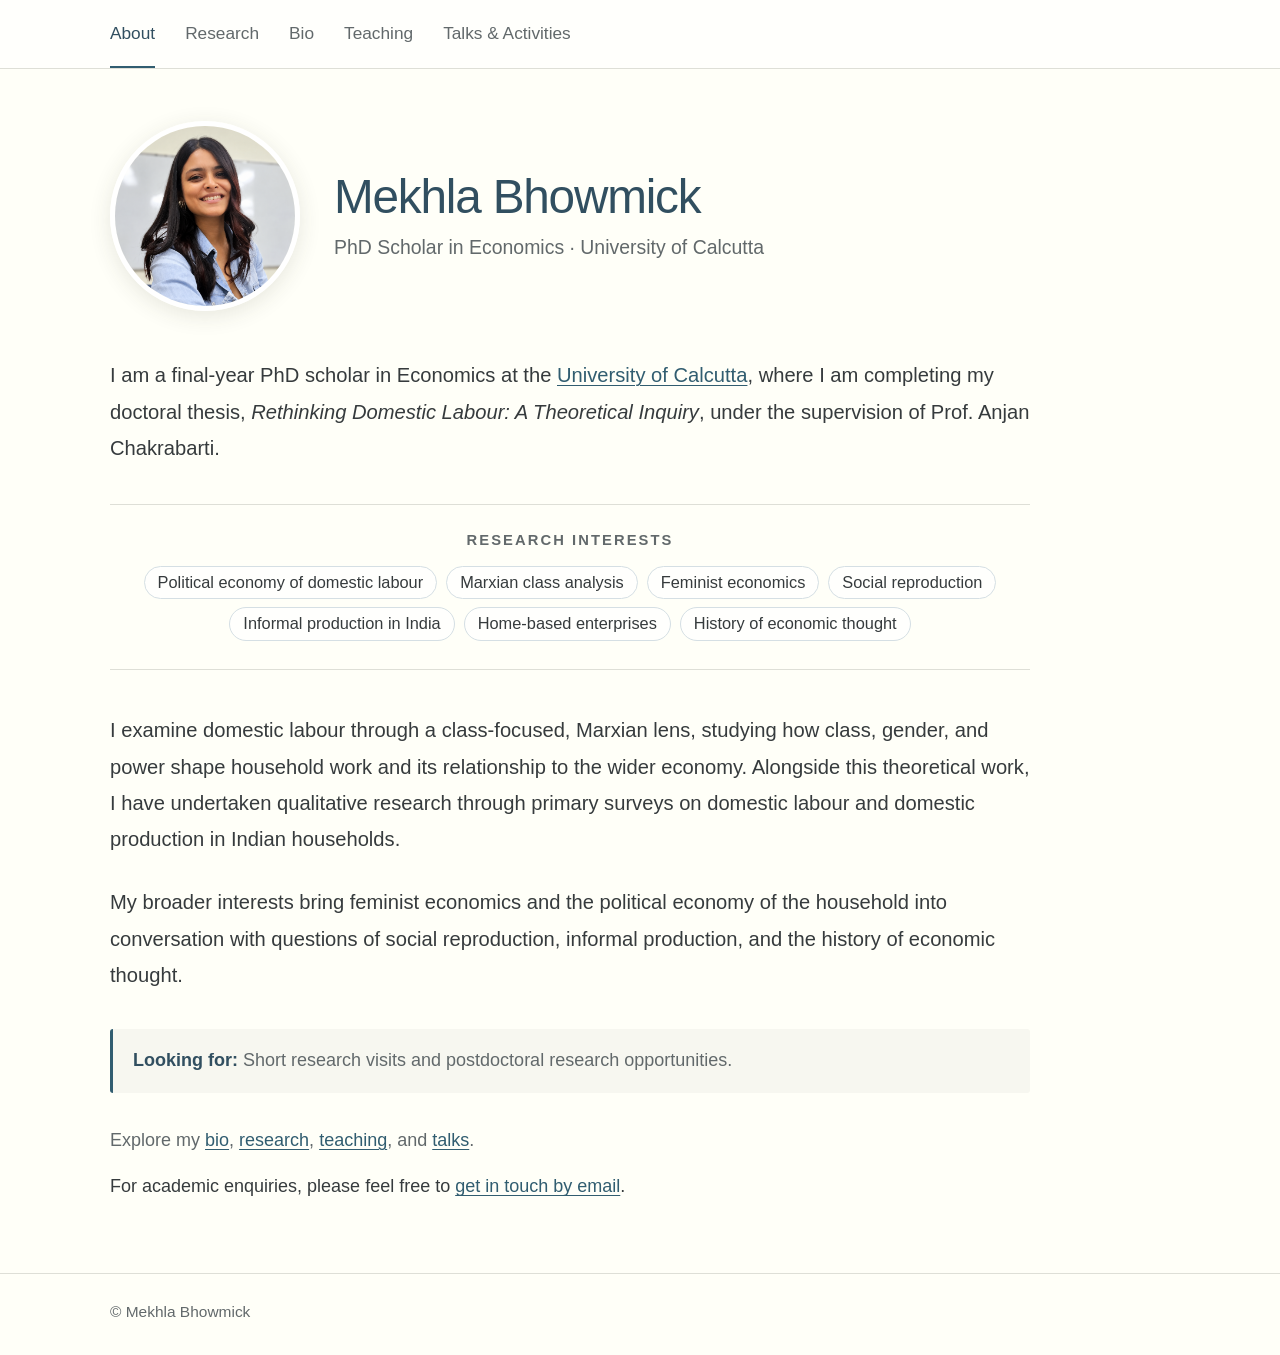
==== index.html @ 4e629395 "Update index.html" ====
<!DOCTYPE html>
<html lang="en">
<head>
  <meta charset="utf-8">
  <meta name="viewport" content="width=device-width, initial-scale=1">

  <title>Mekhla Bhowmick — Economics, University of Calcutta</title>
  <meta name="description" content="Mekhla Bhowmick is a PhD scholar in Economics at the University of Calcutta. Her research focuses on domestic labour, Marxian political economy, and feminist economics.">

  <link rel="canonical" href="https://mekhlabhowmick.github.io/">

  <meta property="og:type" content="profile">
  <meta property="og:site_name" content="Mekhla Bhowmick">
  <meta property="og:title" content="Mekhla Bhowmick — Economics, University of Calcutta">
  <meta property="og:description" content="Research on domestic labour, Marxian political economy, and feminist economics.">
  <meta property="og:url" content="https://mekhlabhowmick.github.io/">
  <meta property="og:image" content="https://mekhlabhowmick.github.io/photo.jpg">

  <meta name="twitter:card" content="summary">
  <meta name="twitter:title" content="Mekhla Bhowmick — Economics, University of Calcutta">
  <meta name="twitter:description" content="Research on domestic labour, Marxian political economy, and feminist economics.">
  <meta name="twitter:image" content="https://mekhlabhowmick.github.io/photo.jpg">

  <script type="application/ld+json">
  {
    "@context": "https://schema.org",
    "@type": "Person",
    "name": "Mekhla Bhowmick",
    "url": "https://mekhlabhowmick.github.io/",
    "image": "https://mekhlabhowmick.github.io/photo.jpg",
    "email": "mailto:reachmekhla@gmail.com",
    "jobTitle": "PhD Scholar in Economics",
    "affiliation": {
      "@type": "Organization",
      "name": "University of Calcutta",
      "url": "https://www.caluniv.ac.in/"
    },
    "workLocation": {
      "@type": "PostalAddress",
      "addressLocality": "Kolkata",
      "addressCountry": "IN"
    },
    "knowsAbout": [
      "Political economy of domestic labour",
      "Marxian class analysis",
      "Feminist economics",
      "Social reproduction",
      "Informal production",
      "History of economic thought"
    ]
  }
  </script>

  <link rel="stylesheet" href="style.css">

  <link rel="icon" href="data:image/svg+xml,%3Csvg%20xmlns%3D%27http%3A%2F%2Fwww.w3.org%2F2000%2Fsvg%27%20viewBox%3D%270%200%2064%2064%27%3E%3Crect%20width%3D%2764%27%20height%3D%2764%27%20rx%3D%2712%27%20fill%3D%27%23fffff8%27%2F%3E%3Ctext%20x%3D%2732%27%20y%3D%2745%27%20text-anchor%3D%27middle%27%20font-family%3D%27Helvetica%2CArial%2Csans-serif%27%20font-size%3D%2740%27%20fill%3D%27%23444444%27%3EM%3C%2Ftext%3E%3C%2Fsvg%3E">
</head>

<body>

<nav class="topnav" aria-label="Main navigation">
  <div class="wrap">
    <a class="current" href="/" aria-current="page">About</a>
    <a href="/research.html">Research</a>
    <a href="/bio.html">Bio</a>
    <a href="/teaching.html">Teaching</a>
    <a href="/misc.html">Talks &amp; Activities</a>
  </div>
</nav>

<main class="wrap">

  <header class="masthead">
    <img
      class="portrait"
      src="e8af37a7-d0ae-4c0d-846d-1d792ef50eb2.png"
      alt="Mekhla Bhowmick"
      width="200"
      height="200"
    >

    <div>
      <h1>Mekhla Bhowmick</h1>
      <p class="role">PhD Scholar in Economics · University of Calcutta</p>
    </div>
  </header>

  <p class="lede">
    I am a final-year PhD scholar in Economics at the
    <a href="https://www.caluniv.ac.in/">University of Calcutta</a>,
    where I am completing my doctoral thesis,
    <em>Rethinking Domestic Labour: A Theoretical Inquiry</em>,
    under the supervision of Prof. Anjan Chakrabarti.
  </p>


   <section class="interests" aria-labelledby="research-interests">
  <div class="interest-block">

    <h2 id="research-interests">Research interests</h2>

    <ul class="taglist">
      <li>Political economy of domestic labour</li>
      <li>Marxian class analysis</li>
      <li>Feminist economics</li>
      <li>Social reproduction</li>
      <li>Informal production in India</li>
      <li>Home-based enterprises</li>
      <li>History of economic thought</li>
    </ul>

  </div>
</section>


  
  <p class="lede">
    I examine domestic labour through a class-focused, Marxian lens,
    studying how class, gender, and power shape household work and its
    relationship to the wider economy. Alongside this theoretical work,
    I have undertaken qualitative research through primary surveys on
    domestic labour and domestic production in Indian households.
  </p>

  <p class="lede">
    My broader interests bring feminist economics and the political economy
    of the household into conversation with questions of social reproduction,
    informal production, and the history of economic thought.
  </p>


  
  <p class="profilerow">
    <strong>Looking for:</strong>
    Short research visits and postdoctoral research opportunities.
  </p>

  <p class="explore">
    Explore my
    <a href="/bio.html">bio</a>,
    <a href="/research.html">research</a>,
    <a href="/teaching.html">teaching</a>,
    and <a href="/misc.html">talks</a>.
  </p>

  <p class="contact">
    For academic enquiries, please feel free to
    <a href="mailto:reachmekhla@gmail.com">get in touch by email</a>.
  </p>

</main>

<footer class="pagefoot">
  <div class="wrap">&copy; Mekhla Bhowmick</div>
</footer>

</body>
</html>
---- style.css ----
/* =========================================================
   Mekhla Bhowmick — Academic Website
   ========================================================= */

:root {
  --background: #fffff8;
  --paper: #fffef9;
  --text: #363b3d;
  --heading: #314f60;
  --link: #315d70;
  --link-hover: #24495a;
  --muted: #62696b;
  --line: #dedfd7;
  --soft-bg: #f7f7f0;
  --accent: #315d70;
}

/* ---------- Base ---------- */

* {
  box-sizing: border-box;
}

html {
  font-size: 18px;
  scroll-behavior: smooth;
}

body {
  margin: 0;
  background: var(--background);
  color: var(--text);

  /* Same clean sans-serif style throughout */
  font-family:
    -apple-system,
    BlinkMacSystemFont,
    "Segoe UI",
    Helvetica,
    Arial,
    sans-serif;

  font-size: 1.2rem;
  line-height: 1.75;
  -webkit-font-smoothing: antialiased;
  -webkit-text-size-adjust: 100%;
}

/* ---------- Main width ---------- */

.wrap {
  width: min(100% - 48px, 1060px);
  margin: 0 auto;
}

/* ---------- Links ---------- */

a {
  color: var(--link);
  text-decoration-thickness: 1px;
  text-underline-offset: 3px;
}

a:hover {
  color: var(--link-hover);
}

a:focus-visible {
  outline: 2px solid var(--link);
  outline-offset: 4px;
  border-radius: 2px;
}

/* ---------- Navigation ---------- */

.topnav {
  border-bottom: 1px solid var(--line);
  background: rgba(255, 255, 255, 0.58);
}

.topnav .wrap {
  display: flex;
  align-items: center;
  gap: 30px;
  min-height: 64px;
}

.topnav a {
  color: var(--muted);
  text-decoration: none;
  font-size: 0.96rem;
  font-weight: 500;
  padding: 18px 0;
  border-bottom: 2px solid transparent;
  transition:
    color 0.15s ease,
    border-color 0.15s ease;
}

.topnav a:hover {
  color: var(--heading);
}

.topnav a.current {
  color: var(--heading);
  border-bottom-color: var(--accent);
}

/* ---------- Main content ---------- */

main.wrap {
  padding-top: 52px;
  padding-bottom: 70px;
}

p {
  margin: 0 0 25px;
  max-width: 920px;
}

/* ---------- Header ---------- */

.masthead {
  display: flex;
  align-items: center;
  gap: 34px;
  margin-bottom: 46px;
}

.masthead > div {
  min-width: 0;
}

.portrait {
  display: block;
  width: 190px;
  height: 190px;
  flex: 0 0 190px;
  object-fit: cover;
  border-radius: 50%;
  border: 5px solid #ffffff;
  box-shadow: 0 5px 22px rgba(60, 55, 45, 0.12);
}

/*
   Main name:
   sans-serif, lighter weight, matching the clean academic
   style of the reference site.
*/

.masthead h1 {
  margin: 0 0 7px;
  color: var(--heading);

  font-family:
    -apple-system,
    BlinkMacSystemFont,
    "Segoe UI",
    Helvetica,
    Arial,
    sans-serif;

  font-size: 2.65rem;
  line-height: 1.15;
  font-weight: 400;
  letter-spacing: -0.025em;
}

.role {
  margin: 0;
  color: var(--muted);
  font-size: 1.08rem;
  line-height: 1.55;
}

/* ---------- Introductory text ---------- */

.lede {
  max-width: 920px;
  font-size: 1.12rem;
  line-height: 1.8;
  margin-bottom: 27px;
}

/* ---------- Headings ---------- */

h1,
h2,
h3 {
  color: var(--heading);

  font-family:
    -apple-system,
    BlinkMacSystemFont,
    "Segoe UI",
    Helvetica,
    Arial,
    sans-serif;
}

/*
   Section headings are now also sans-serif.
   This keeps the whole site typographically consistent.
*/

h2 {
  margin-top: 46px;
  margin-bottom: 18px;
  font-size: 1.55rem;
  line-height: 1.3;
  font-weight: 600;
}

h3 {
  margin-top: 0;
  margin-bottom: 14px;
  font-size: 1.08rem;
  font-weight: 600;
}

/* ---------- Research interests ---------- */

.interests {
  width: 100%;
  max-width: 920px;
  margin: 38px 0 42px;
  padding: 25px 0 28px;

  border-top: 1px solid var(--line);
  border-bottom: 1px solid var(--line);

  text-align: center;
}

.interest-block {
  width: 100%;
  margin: 0 auto;
  text-align: center;
}

.interest-block h2 {
  width: 100%;
  margin: 0 0 15px;

  color: var(--muted);

  font-family:
    -apple-system,
    BlinkMacSystemFont,
    "Segoe UI",
    Helvetica,
    Arial,
    sans-serif;

  font-size: 0.82rem;
  font-weight: 600;
  letter-spacing: 0.14em;
  line-height: 1.4;
  text-align: center;
  text-transform: uppercase;
}

.taglist {
  display: flex;
  flex-wrap: wrap;
  justify-content: center;
  align-items: center;

  width: 100%;
  margin: 0;
  padding: 0;

  list-style: none;
  gap: 8px 9px;
}

.taglist li {
  margin: 0;
  padding: 4px 13px;

  border: 1px solid #d5dfe4;
  border-radius: 20px;

  background: rgba(255, 255, 255, 0.72);

  color: var(--text);
  font-size: 0.91rem;
  line-height: 1.45;
  white-space: nowrap;
}

/* ---------- Looking for ---------- */

.profilerow {
  max-width: 920px;
  margin: 36px 0 32px;
  padding: 17px 20px;

  background: var(--soft-bg);
  border-left: 3px solid var(--accent);
  border-radius: 3px;

  color: var(--muted);
  font-size: 1rem;
  line-height: 1.65;
}

.profilerow strong {
  color: var(--heading);
  font-weight: 600;
}

/* ---------- Explore links ---------- */

.explore {
  margin: 0 0 15px;
  color: var(--muted);
  font-size: 1rem;
}

.contact {
  margin: 0;
  color: var(--text);
  font-size: 1rem;
}

/* ---------- Page titles ---------- */

.pagetitle {
  margin: 0 0 40px;
  color: var(--heading);

  font-family:
    -apple-system,
    BlinkMacSystemFont,
    "Segoe UI",
    Helvetica,
    Arial,
    sans-serif;

  font-size: 2.35rem;
  font-weight: 400;
  line-height: 1.2;
  letter-spacing: -0.02em;
}

/* ---------- Timeline ---------- */

.timeline {
  margin: 0;
}

.timeline dt {
  float: left;
  width: 125px;
  clear: left;
  color: var(--heading);
  font-weight: 600;
}

.timeline dd {
  margin-left: 150px;
  margin-bottom: 24px;
}

.note {
  color: var(--muted);
  font-size: 0.92rem;
}

/* ---------- Tables ---------- */

.courses {
  width: 100%;
  border-collapse: collapse;
  margin-top: 28px;
}

.courses th,
.courses td {
  padding: 13px 14px;
  text-align: left;
  border-bottom: 1px solid var(--line);
}

.courses th {
  color: var(--heading);
  font-weight: 600;
}

.courses .term {
  white-space: nowrap;
  color: var(--muted);
}

/* ---------- Research / publications ---------- */

.pubs {
  padding-left: 1.5rem;
}

.pubs li {
  padding-left: 7px;
  margin-bottom: 24px;
}

.pub-title {
  color: var(--heading);
  font-weight: 600;
}

.pub-authors {
  margin-top: 3px;
  color: var(--muted);
}

.pub-meta {
  margin-top: 4px;
  color: var(--muted);
  font-size: 0.91rem;
}

.year-head {
  margin-top: 30px;
  color: var(--accent);
  font-size: 1.05rem;
  font-weight: 600;
}

/* ---------- Footer ---------- */

.pagefoot {
  border-top: 1px solid var(--line);
  padding: 24px 0 30px;
  color: var(--muted);
  font-size: 0.86rem;
}

/* ---------- Mobile ---------- */

@media (max-width: 700px) {

  html {
    font-size: 17px;
  }

  .wrap {
    width: min(100% - 32px, 1060px);
  }

  .topnav .wrap {
    gap: 18px;
    min-height: 58px;
    overflow-x: auto;
  }

  .topnav a {
    white-space: nowrap;
    font-size: 0.9rem;
  }

  main.wrap {
    padding-top: 38px;
  }

  .masthead {
    flex-direction: column;
    align-items: flex-start;
    gap: 20px;
    margin-bottom: 36px;
  }

  .portrait {
    width: 155px;
    height: 155px;
    flex-basis: 155px;
  }

  .masthead h1 {
    font-size: 2.25rem;
  }

  .role {
    font-size: 1rem;
  }

  .lede {
    font-size: 1.05rem;
    line-height: 1.75;
  }

  /* Research interests remain centered */

  .interests {
    width: 100%;
    max-width: 100%;
    margin-top: 32px;
    margin-bottom: 34px;
    padding: 22px 0 25px;
  }

  .interest-block {
    width: 100%;
    text-align: center;
  }

  .taglist {
    justify-content: center;
    gap: 7px;
  }

  .taglist li {
    white-space: normal;
    font-size: 0.88rem;
  }

  .profilerow {
    margin-top: 30px;
  }

  .timeline dt {
    float: none;
    width: auto;
    margin-bottom: 3px;
  }

  .timeline dd {
    margin-left: 0;
    margin-bottom: 22px;
  }

  .courses {
    font-size: 0.92rem;
  }

  .courses th,
  .courses td {
    padding: 10px 7px;
  }
}

/* ---------- Print ---------- */

@media print {

  body {
    background: white;
    color: black;
    font-size: 11pt;
  }

  .topnav {
    display: none;
  }

  .wrap {
    width: 100%;
    max-width: none;
  }

  main.wrap {
    padding-top: 0;
  }

  .masthead {
    break-inside: avoid;
  }

  a {
    color: inherit;
  }

  .pagefoot {
    margin-top: 24px;
  }
}
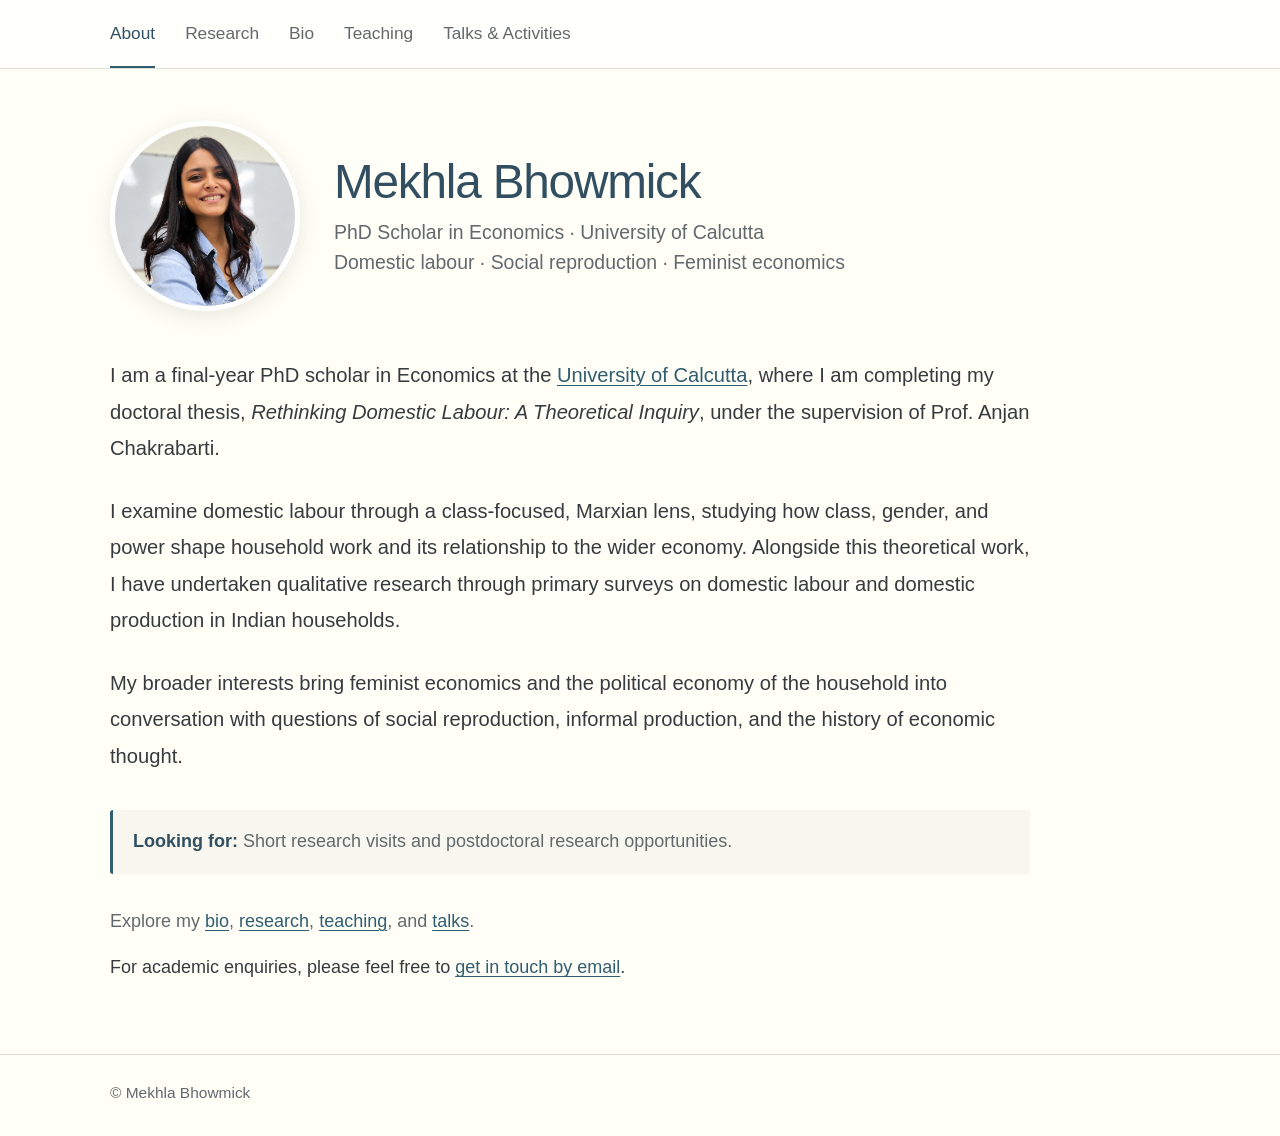
==== commit 964492e5: "Update index.html" ====
--- a/index.html
+++ b/index.html
@@ -83,6 +83,7 @@
     <div>
       <h1>Mekhla Bhowmick</h1>
       <p class="role">PhD Scholar in Economics · University of Calcutta</p>
+       <p class="role">Domestic labour · Social reproduction · Feminist economics </p>
     </div>
   </header>
 
@@ -94,7 +95,7 @@
     under the supervision of Prof. Anjan Chakrabarti.
   </p>
 
-
+<!--
    <section class="interests" aria-labelledby="research-interests">
   <div class="interest-block">
 
@@ -112,7 +113,7 @@
 
   </div>
 </section>
-
+-->
 
   
   <p class="lede">
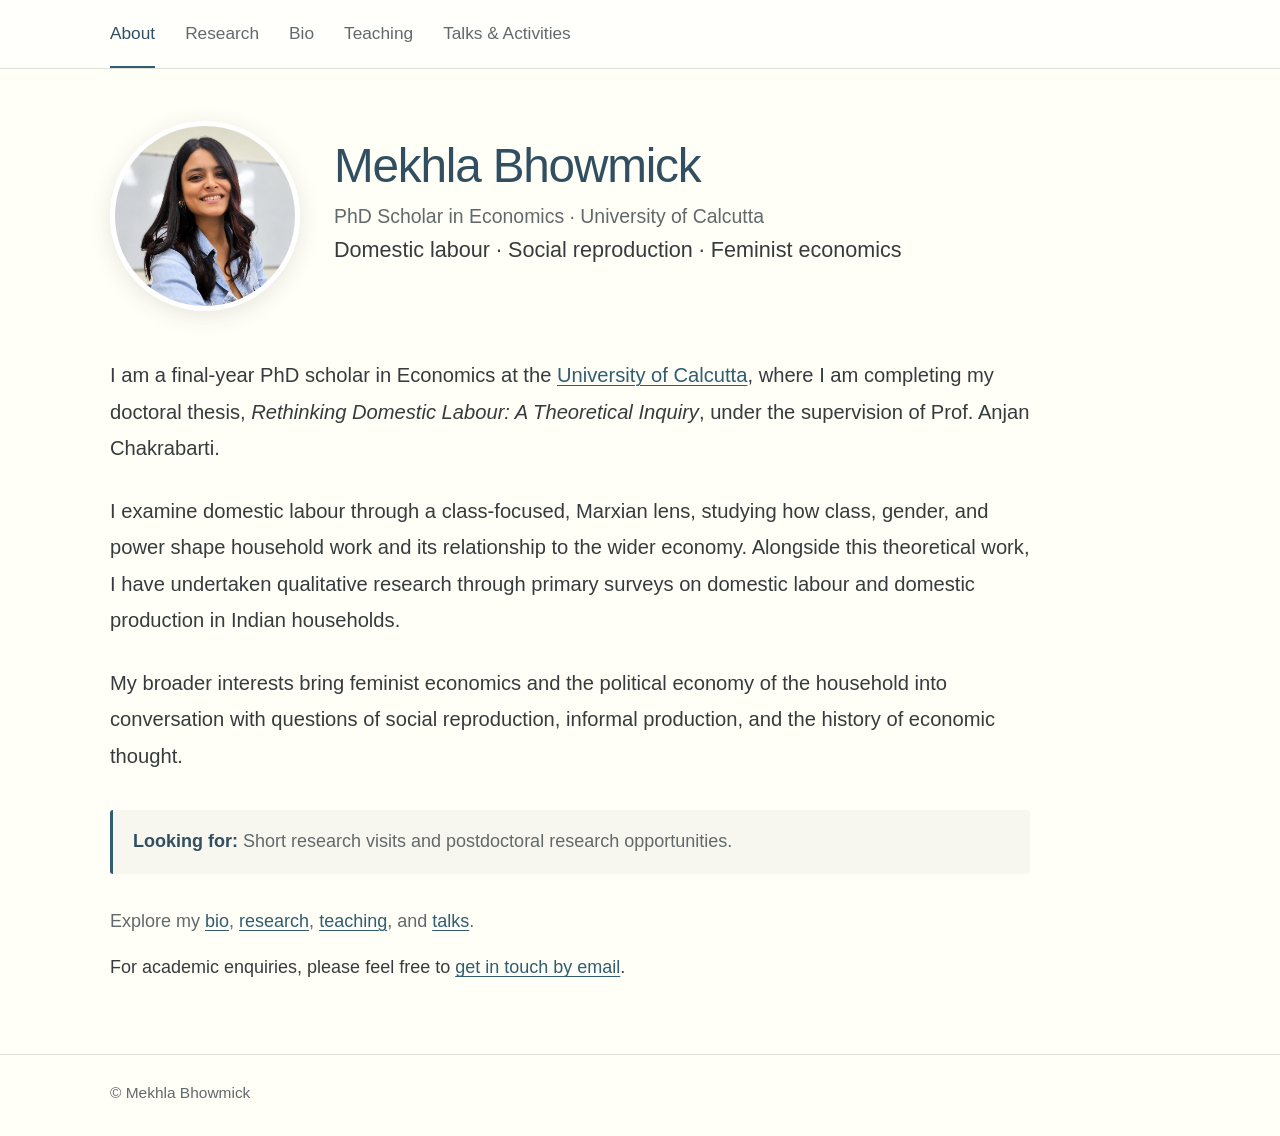
==== commit c9509070: "Update index.html" ====
--- a/index.html
+++ b/index.html
@@ -83,7 +83,7 @@
     <div>
       <h1>Mekhla Bhowmick</h1>
       <p class="role">PhD Scholar in Economics · University of Calcutta</p>
-       <p class="role">Domestic labour · Social reproduction · Feminist economics </p>
+       <p class="area">Domestic labour · Social reproduction · Feminist economics </p>
     </div>
   </header>
 
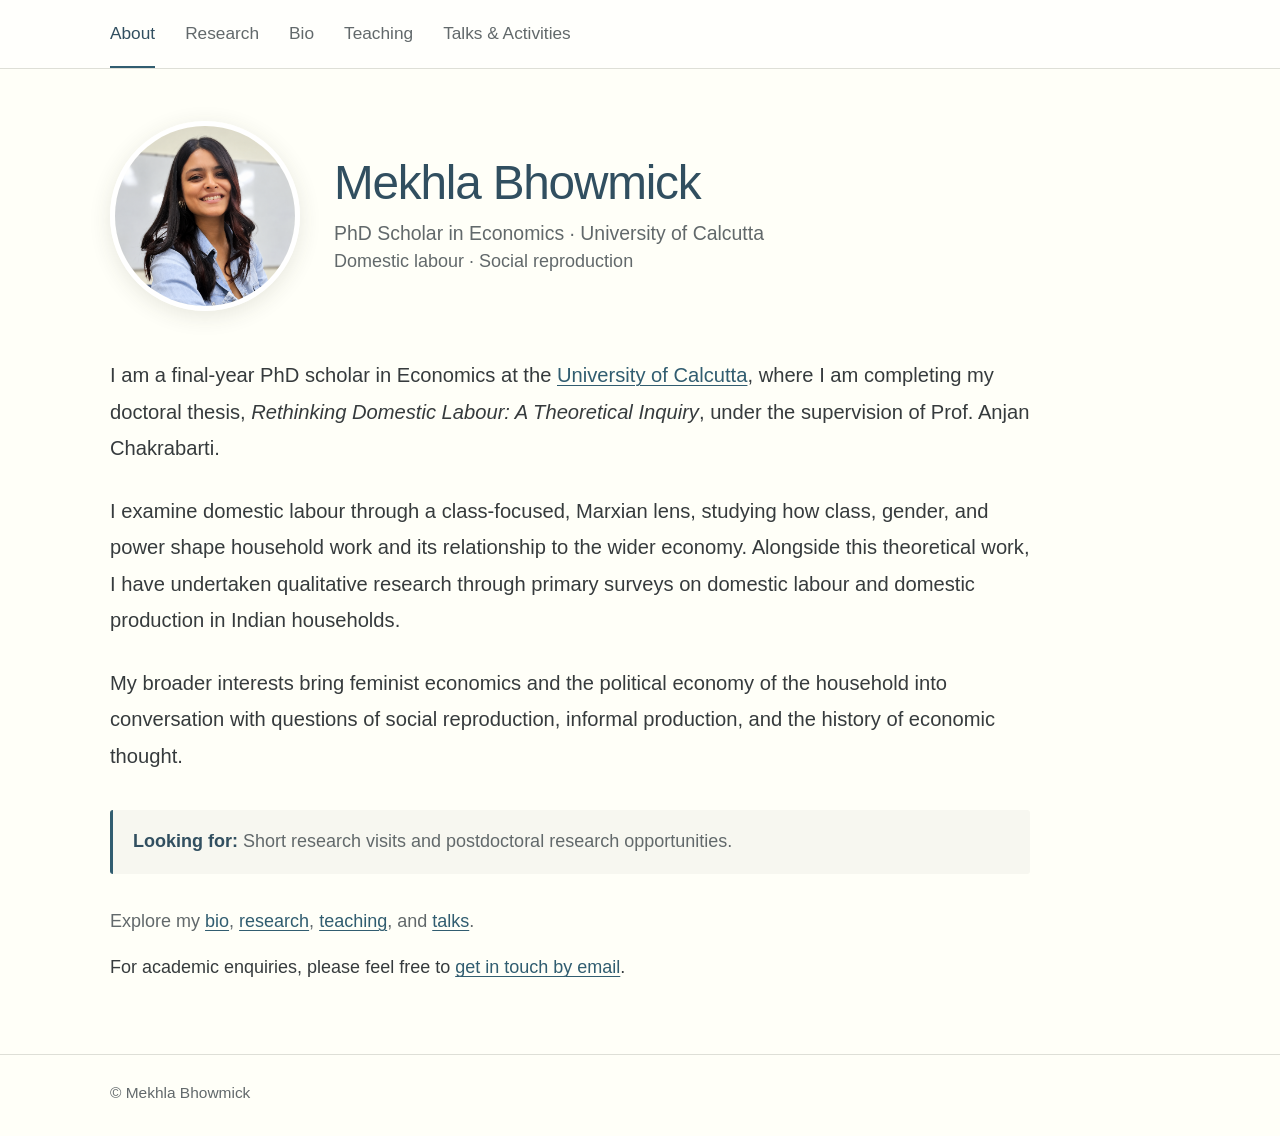
==== commit 36950dd2: "Update index.html" ====
--- a/index.html
+++ b/index.html
@@ -83,7 +83,7 @@
     <div>
       <h1>Mekhla Bhowmick</h1>
       <p class="role">PhD Scholar in Economics · University of Calcutta</p>
-       <p class="area">Domestic labour · Social reproduction · Feminist economics </p>
+       <p class="area">Domestic labour · Social reproduction </p>
     </div>
   </header>
 
--- a/style.css
+++ b/style.css
@@ -174,6 +174,13 @@
   line-height: 1.55;
 }
 
+.area {
+  margin: 0;
+  color: var(--muted);
+  font-size: 1.00rem;
+  line-height: 1.55;
+}
+
 /* ---------- Introductory text ---------- */
 
 .lede {
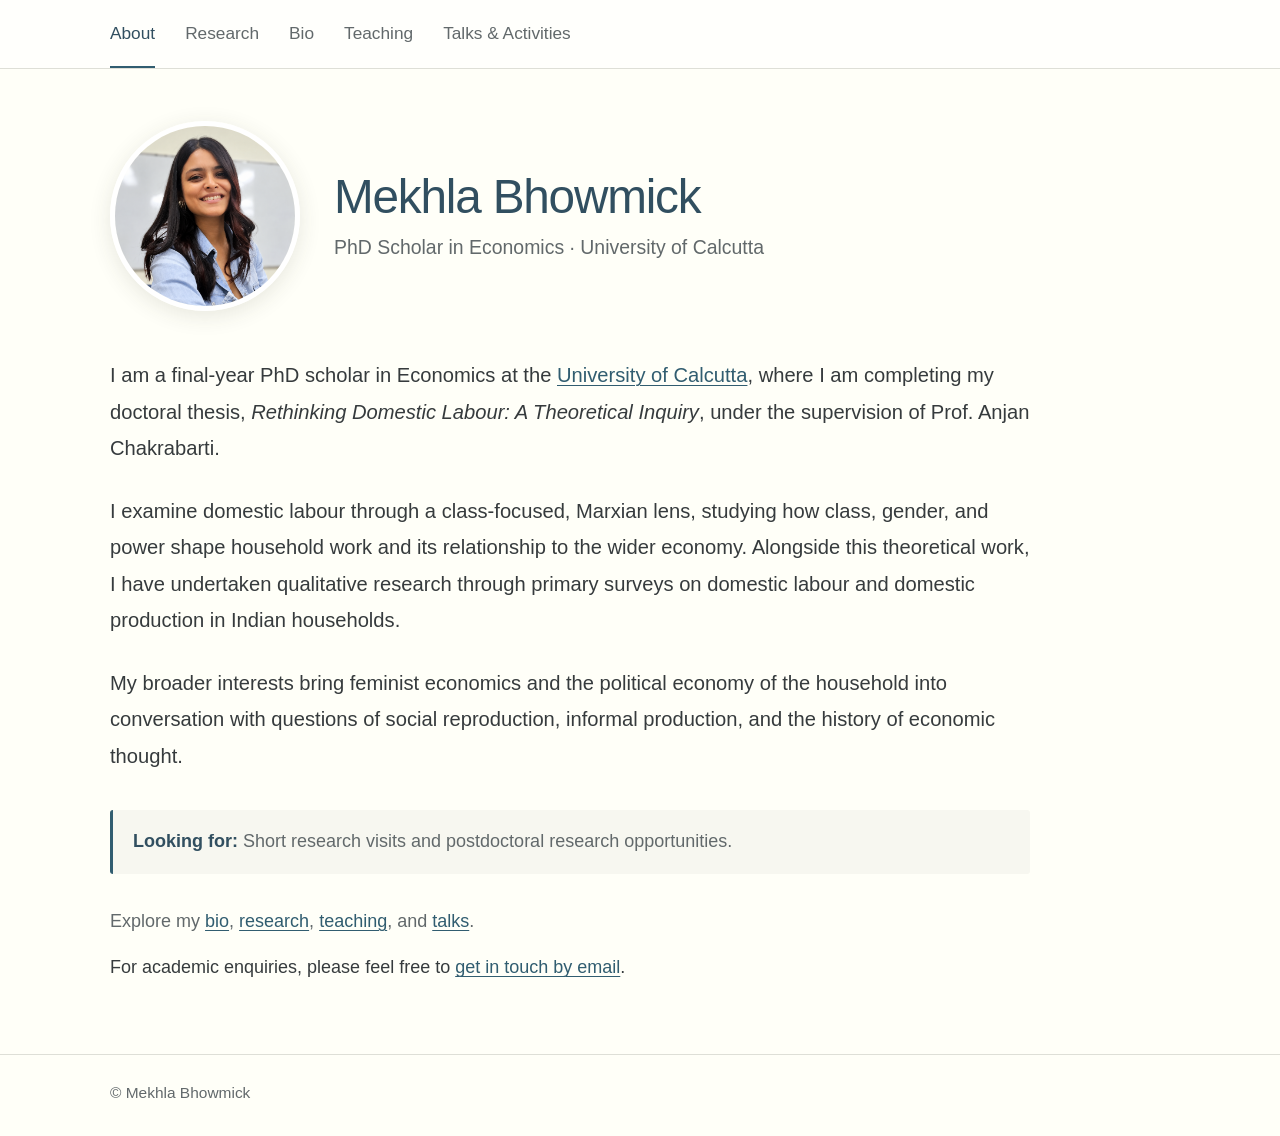
==== commit e86cd0b6: "Update index.html" ====
--- a/index.html
+++ b/index.html
@@ -83,7 +83,6 @@
     <div>
       <h1>Mekhla Bhowmick</h1>
       <p class="role">PhD Scholar in Economics · University of Calcutta</p>
-       <p class="area">Domestic labour · Social reproduction </p>
     </div>
   </header>
 
--- a/style.css
+++ b/style.css
@@ -176,9 +176,10 @@
 
 .area {
   margin: 0;
-  color: var(--muted);
-  font-size: 1.00rem;
+  color: var(--heading);
+  font-size: 1.50rem;
   line-height: 1.55;
+  text-align: center;
 }
 
 /* ---------- Introductory text ---------- */
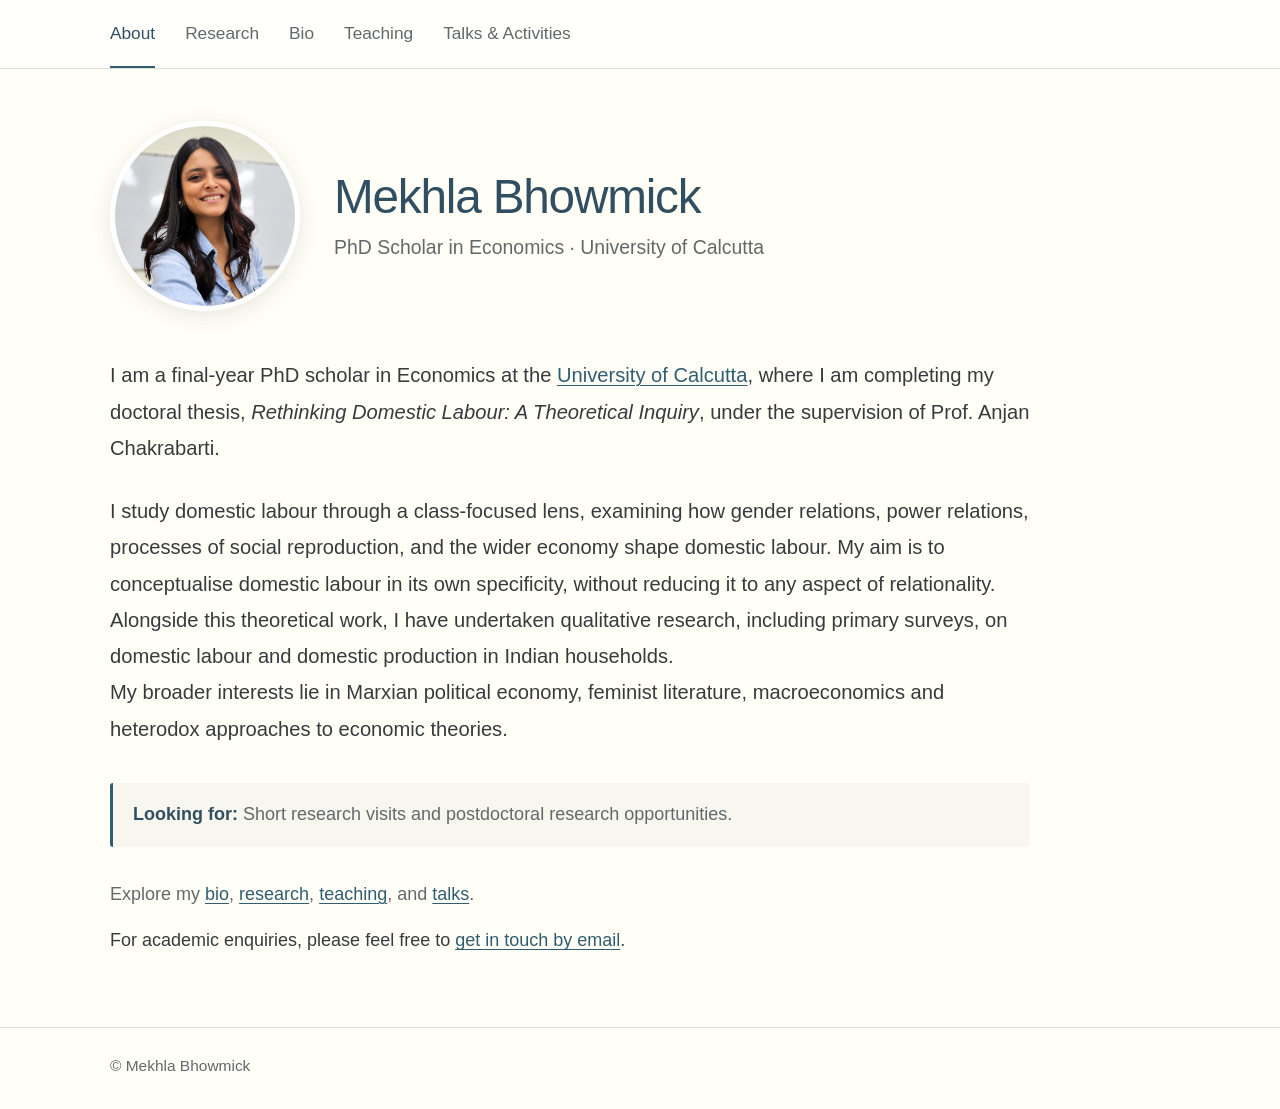
==== commit 8f21c7dd: "Update index.html" ====
--- a/index.html
+++ b/index.html
@@ -116,17 +116,15 @@
 
   
   <p class="lede">
-    I examine domestic labour through a class-focused, Marxian lens,
-    studying how class, gender, and power shape household work and its
-    relationship to the wider economy. Alongside this theoretical work,
-    I have undertaken qualitative research through primary surveys on
-    domestic labour and domestic production in Indian households.
-  </p>
+I study domestic labour through a class-focused lens, examining how gender relations, power relations, 
+processes of social reproduction, and the wider economy shape domestic labour. My aim is to conceptualise
+domestic labour in its own specificity, without reducing it to any aspect of relationality. 
+Alongside this theoretical work, I have undertaken qualitative research, including primary surveys,
+on domestic labour and domestic production in Indian households.  <br>
 
-  <p class="lede">
-    My broader interests bring feminist economics and the political economy
-    of the household into conversation with questions of social reproduction,
-    informal production, and the history of economic thought.
+My broader interests lie in Marxian political economy, feminist literature, macroeconomics and 
+    heterodox approaches to economic theories. 
+
   </p>
 
 
--- a/style.css
+++ b/style.css
@@ -1,4 +1,3 @@
-
 /* =========================================================
    Mekhla Bhowmick — Academic Website
    ========================================================= */
@@ -32,7 +31,6 @@
   background: var(--background);
   color: var(--text);
 
-  /* Same clean sans-serif style throughout */
   font-family:
     -apple-system,
     BlinkMacSystemFont,
@@ -93,6 +91,7 @@
   font-weight: 500;
   padding: 18px 0;
   border-bottom: 2px solid transparent;
+
   transition:
     color 0.15s ease,
     border-color 0.15s ease;
@@ -143,11 +142,7 @@
   box-shadow: 0 5px 22px rgba(60, 55, 45, 0.12);
 }
 
-/*
-   Main name:
-   sans-serif, lighter weight, matching the clean academic
-   style of the reference site.
-*/
+/* ---------- Main name ---------- */
 
 .masthead h1 {
   margin: 0 0 7px;
@@ -207,11 +202,6 @@
     sans-serif;
 }
 
-/*
-   Section headings are now also sans-serif.
-   This keeps the whole site typographically consistent.
-*/
-
 h2 {
   margin-top: 46px;
   margin-bottom: 18px;
@@ -402,50 +392,253 @@
   color: var(--muted);
 }
 
-/* ---------- Research / publications ---------- */
-
-.pubs {
-  padding-left: 1.5rem;
-}
-
-.pubs li {
-  padding-left: 7px;
-  margin-bottom: 24px;
-}
+
+/* =========================================================
+   Research / Publications
+   ========================================================= */
+
+/* ---------- Publication numbering ---------- */
+
+.publications {
+  counter-reset: publication;
+}
+
+.publications .pubs {
+  padding-left: 2rem;
+  margin-top: 0;
+}
+
+.publications .pubs li {
+  list-style: none;
+  counter-increment: publication;
+
+  position: relative;
+
+  padding-left: 0.35rem;
+  margin-bottom: 30px;
+}
+
+.publications .pubs li::before {
+  content: counter(publication) ".";
+
+  position: absolute;
+  left: -2rem;
+  top: 0;
+
+  color: var(--text);
+  font-size: 1rem;
+  font-weight: 400;
+}
+
+
+/* ---------- Works in Progress numbering ---------- */
+
+.works-in-progress {
+  counter-reset: work;
+}
+
+.works-in-progress .pubs {
+  padding-left: 2rem;
+  margin-top: 0;
+}
+
+.works-in-progress .pubs li {
+  list-style: none;
+  counter-increment: work;
+
+  position: relative;
+
+  padding-left: 0.35rem;
+  margin-bottom: 30px;
+}
+
+.works-in-progress .pubs li::before {
+  content: counter(work) ".";
+
+  position: absolute;
+  left: -2rem;
+  top: 0;
+
+  color: var(--text);
+  font-size: 1rem;
+  font-weight: 400;
+}
+
+
+/* ---------- Publication title ---------- */
 
 .pub-title {
-  color: var(--heading);
+  margin: 0;
+
+  color: var(--heading);
+  font-size: 1.08rem;
   font-weight: 600;
-}
+  line-height: 1.45;
+}
+
+.pub-title .note {
+  color: var(--muted);
+  font-size: 0.92rem;
+  font-weight: 400;
+}
+
+
+/* ---------- Authors ---------- */
 
 .pub-authors {
+  margin-top: 4px;
+
+  color: var(--muted);
+  font-size: 0.98rem;
+  line-height: 1.5;
+}
+
+
+/* ---------- Publication details ---------- */
+
+.pub-meta {
   margin-top: 3px;
-  color: var(--muted);
-}
-
-.pub-meta {
-  margin-top: 4px;
-  color: var(--muted);
-  font-size: 0.91rem;
-}
+
+  color: var(--muted);
+  font-size: 0.88rem;
+  line-height: 1.5;
+}
+
+
+/* ---------- Year ---------- */
 
 .year-head {
   margin-top: 30px;
+  margin-bottom: 14px;
+
   color: var(--accent);
   font-size: 1.05rem;
   font-weight: 600;
 }
 
-/* ---------- Footer ---------- */
+
+/* =========================================================
+   Show / Hide Summary
+   ========================================================= */
+
+.abstract-toggle {
+  display: block;
+
+  margin-top: 8px;
+  padding: 0;
+
+  border: 0;
+  background: none;
+
+  color: var(--link);
+
+  font-family: inherit;
+  font-size: 0.92rem;
+  font-weight: 600;
+
+  cursor: pointer;
+
+  text-decoration: underline;
+  text-decoration-thickness: 1px;
+  text-underline-offset: 4px;
+
+  transition: color 0.15s ease;
+}
+
+.abstract-toggle:hover {
+  color: var(--link-hover);
+}
+
+.abstract-toggle:focus-visible {
+  outline: 2px solid var(--link);
+  outline-offset: 4px;
+  border-radius: 2px;
+}
+
+
+/* =========================================================
+   Summary Box
+   ========================================================= */
+
+.abstract {
+  display: none;
+
+  max-width: 800px;
+  margin-top: 14px;
+  padding: 18px 22px;
+
+  background: var(--soft-bg);
+
+  border: 1px solid #e3e3da;
+  border-radius: 12px;
+
+  color: var(--muted);
+
+  font-family:
+    Georgia,
+    "Times New Roman",
+    serif;
+
+  font-size: 1.02rem;
+  line-height: 1.75;
+
+  box-shadow: 0 2px 8px rgba(60, 55, 45, 0.04);
+}
+
+.abstract.show {
+  display: block;
+}
+
+
+/* ---------- Summary heading ---------- */
+
+.abstract strong {
+  display: block;
+
+  margin-bottom: 7px;
+
+  color: var(--heading);
+
+  font-family:
+    -apple-system,
+    BlinkMacSystemFont,
+    "Segoe UI",
+    Helvetica,
+    Arial,
+    sans-serif;
+
+  font-size: 0.82rem;
+  font-weight: 700;
+  letter-spacing: 0.12em;
+  line-height: 1.4;
+
+  text-transform: uppercase;
+}
+/* ---------- Convention text ---------- */
+
+.convention {
+  color: var(--muted);
+  font-size: 0.98rem;
+}
+
+/* =========================================================
+   Footer
+   ========================================================= */
 
 .pagefoot {
   border-top: 1px solid var(--line);
+
   padding: 24px 0 30px;
-  color: var(--muted);
+
+  color: var(--muted);
+
   font-size: 0.86rem;
 }
 
-/* ---------- Mobile ---------- */
+
+/* =========================================================
+   Mobile
+   ========================================================= */
 
 @media (max-width: 700px) {
 
@@ -456,6 +649,8 @@
   .wrap {
     width: min(100% - 32px, 1060px);
   }
+
+  /* ---------- Navigation ---------- */
 
   .topnav .wrap {
     gap: 18px;
@@ -468,9 +663,13 @@
     font-size: 0.9rem;
   }
 
+  /* ---------- Main ---------- */
+
   main.wrap {
     padding-top: 38px;
   }
+
+  /* ---------- Masthead ---------- */
 
   .masthead {
     flex-direction: column;
@@ -498,13 +697,15 @@
     line-height: 1.75;
   }
 
-  /* Research interests remain centered */
+  /* ---------- Research interests ---------- */
 
   .interests {
     width: 100%;
     max-width: 100%;
+
     margin-top: 32px;
     margin-bottom: 34px;
+
     padding: 22px 0 25px;
   }
 
@@ -523,9 +724,13 @@
     font-size: 0.88rem;
   }
 
+  /* ---------- Profile ---------- */
+
   .profilerow {
     margin-top: 30px;
   }
+
+  /* ---------- Timeline ---------- */
 
   .timeline dt {
     float: none;
@@ -538,6 +743,8 @@
     margin-bottom: 22px;
   }
 
+  /* ---------- Tables ---------- */
+
   .courses {
     font-size: 0.92rem;
   }
@@ -546,9 +753,54 @@
   .courses td {
     padding: 10px 7px;
   }
-}
-
-/* ---------- Print ---------- */
+
+  /* ---------- Publications ---------- */
+
+  .publications .pubs,
+  .works-in-progress .pubs {
+    padding-left: 1.7rem;
+  }
+
+  .publications .pubs li,
+  .works-in-progress .pubs li {
+    padding-left: 0.2rem;
+    margin-bottom: 28px;
+  }
+
+  .publications .pubs li::before,
+  .works-in-progress .pubs li::before {
+    left: -1.7rem;
+  }
+
+  .pub-title {
+    font-size: 1.02rem;
+  }
+
+  .pub-authors {
+    font-size: 0.94rem;
+  }
+
+  .pub-meta {
+    font-size: 0.86rem;
+  }
+
+  .abstract-toggle {
+    font-size: 0.88rem;
+  }
+
+  .abstract {
+    padding: 0.95rem 1.05rem;
+    border-radius: 10px;
+
+    font-size: 0.93rem;
+    line-height: 1.65;
+  }
+}
+
+
+/* =========================================================
+   Print
+   ========================================================= */
 
 @media print {
 
@@ -579,6 +831,23 @@
     color: inherit;
   }
 
+  /*
+     Show summaries when printing even though they are
+     hidden interactively on the website.
+  */
+
+  .abstract-toggle {
+    display: none;
+  }
+
+  .abstract {
+    display: block;
+
+    background: white;
+
+    border-left: 1px solid #999;
+  }
+
   .pagefoot {
     margin-top: 24px;
   }
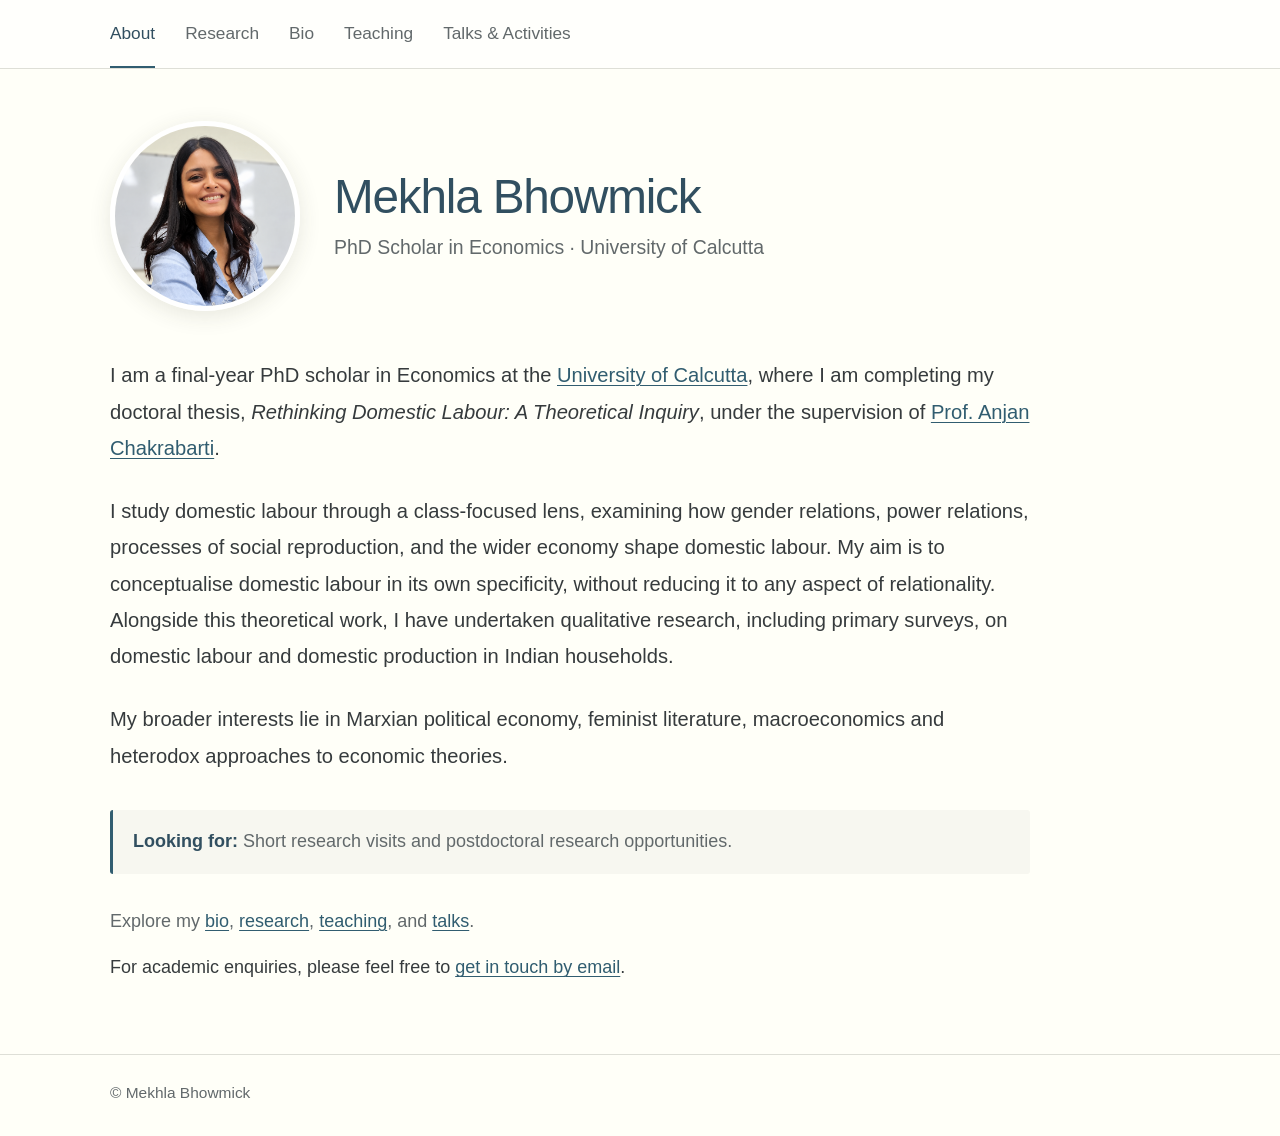
==== commit e7494089: "Update index.html" ====
--- a/index.html
+++ b/index.html
@@ -91,7 +91,8 @@
     <a href="https://www.caluniv.ac.in/">University of Calcutta</a>,
     where I am completing my doctoral thesis,
     <em>Rethinking Domestic Labour: A Theoretical Inquiry</em>,
-    under the supervision of Prof. Anjan Chakrabarti.
+    under the supervision of 
+    <a href="https://scholar.google.com/citations?user=4tjsK98AAAAJ&hl=en">Prof. Anjan Chakrabarti</a>.
   </p>
 
 <!--
@@ -121,9 +122,11 @@
 domestic labour in its own specificity, without reducing it to any aspect of relationality. 
 Alongside this theoretical work, I have undertaken qualitative research, including primary surveys,
 on domestic labour and domestic production in Indian households.  <br>
+</p>
 
+<p class="lede">  
 My broader interests lie in Marxian political economy, feminist literature, macroeconomics and 
-    heterodox approaches to economic theories. 
+heterodox approaches to economic theories. 
 
   </p>
 
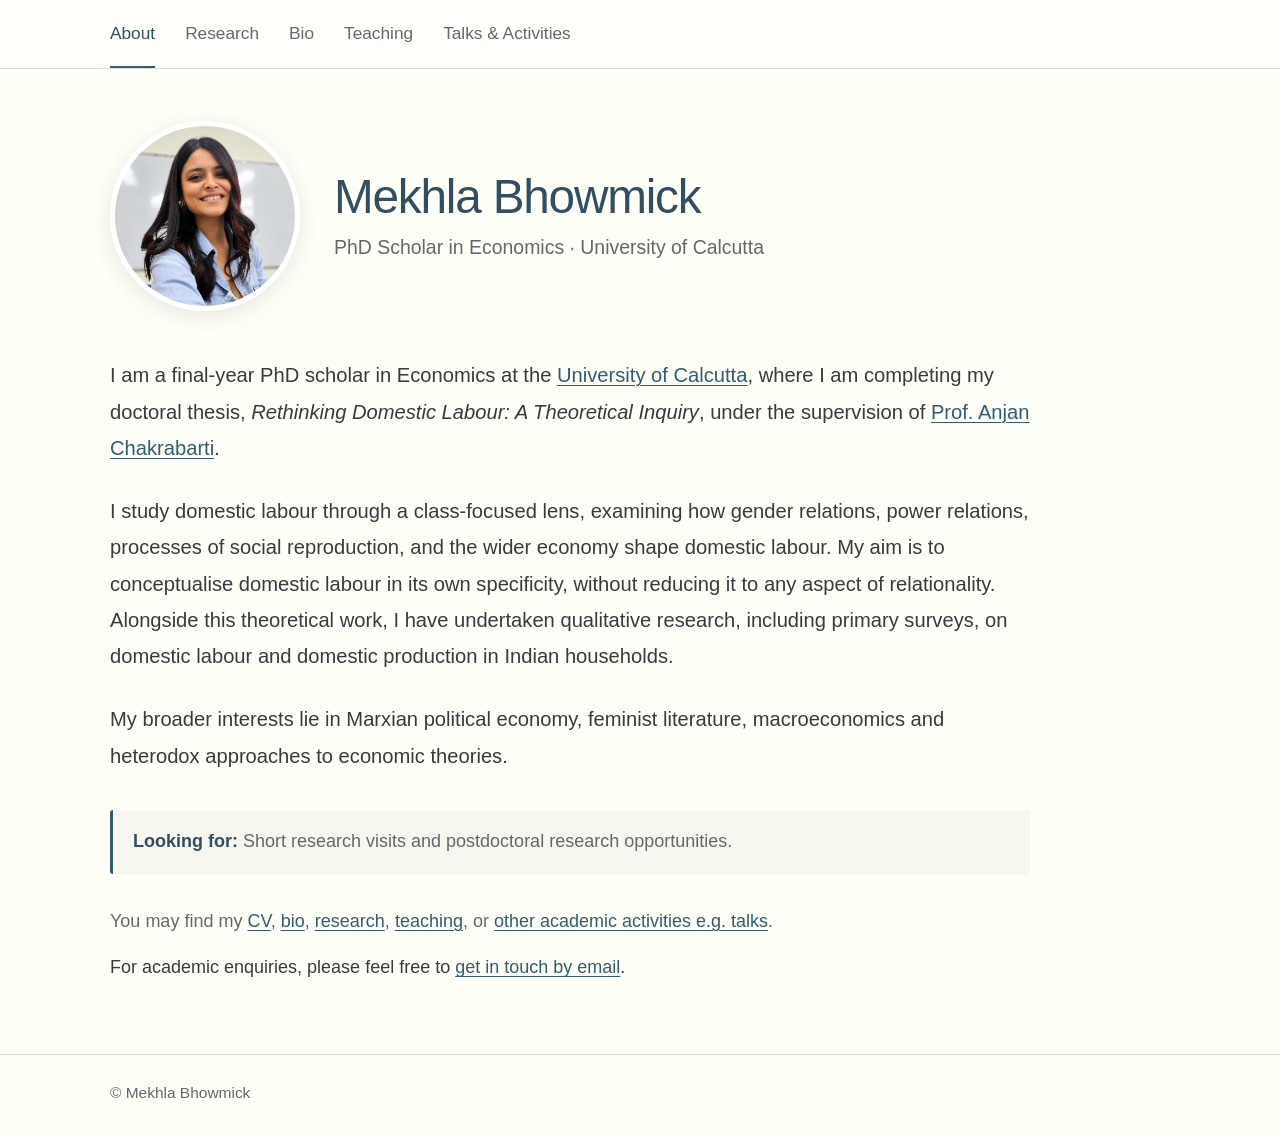
==== commit 3f15b0e9: "Update index.html" ====
--- a/index.html
+++ b/index.html
@@ -138,11 +138,12 @@
   </p>
 
   <p class="explore">
-    Explore my
+    You may find my
+    <a href="/mycv.pdf">CV</a>, 
     <a href="/bio.html">bio</a>,
     <a href="/research.html">research</a>,
     <a href="/teaching.html">teaching</a>,
-    and <a href="/misc.html">talks</a>.
+    or <a href="/misc.html">other academic activities e.g. talks</a>.
   </p>
 
   <p class="contact">
